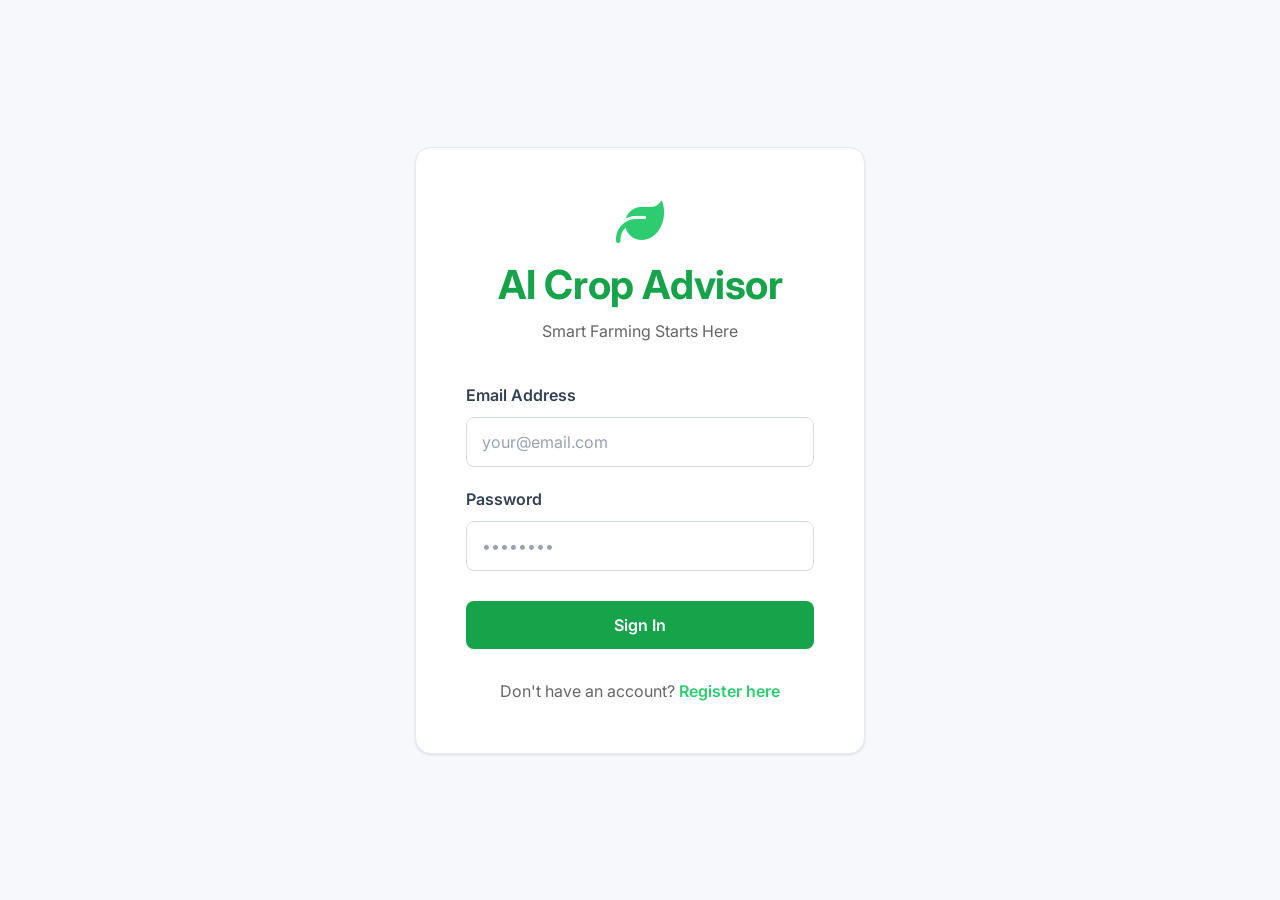
==== AI_Crop_Analysis/src/main/resources/static/dashboard.html @ 60a43ca4 "New AI crop analysis project." ====
<!DOCTYPE html>
<html lang="en">
<head>
    <meta charset="UTF-8">
    <meta name="viewport" content="width=device-width, initial-scale=1.0">
    <title>Dashboard - AI Crop Advisor</title>
    <link href="https://cdn.jsdelivr.net/npm/bootstrap@5.3.0/dist/css/bootstrap.min.css" rel="stylesheet">
    <link rel="stylesheet" href="https://cdnjs.cloudflare.com/ajax/libs/font-awesome/6.4.0/css/all.min.css">
    <link rel="stylesheet" href="css/theme.css">
    <style>
        :root {
            --primary: #2ecc71;
            --secondary: #3498db;
            --dark: #2c3e50;
            --light: #ecf0f1;
            --warning: #f39c12;
            --danger: #e74c3c;
        }

        body {
            background: #f5f7fa;
            font-family: 'Segoe UI', Tahoma, Geneva, Verdana, sans-serif;
        }

        .navbar-custom {
            background: white;
            box-shadow: 0 2px 10px rgba(0, 0, 0, 0.1);
        }

        .navbar-brand {
            font-weight: 700;
            color: var(--primary) !important;
            font-size: 1.5rem;
        }

        .sidebar {
            background: white;
            min-height: calc(100vh - 56px);
            box-shadow: 2px 0 10px rgba(0, 0, 0, 0.05);
            padding: 20px 0;
        }

        .sidebar .nav-link {
            color: #666;
            padding: 15px 25px;
            border-left: 3px solid transparent;
            transition: all 0.3s ease;
            display: flex;
            align-items: center;
            gap: 10px;
        }

        .sidebar .nav-link:hover {
            background: #f5f5f5;
            color: var(--primary);
            border-left-color: var(--primary);
        }

        .sidebar .nav-link.active {
            background: #f0f9f4;
            color: var(--primary);
            border-left-color: var(--primary);
            font-weight: 600;
        }

        .main-content {
            padding: 30px;
        }

        .page-header {
            margin-bottom: 30px;
        }

        .page-header h1 {
            color: var(--dark);
            font-weight: 700;
            margin-bottom: 10px;
        }

        .dashboard-grid {
            display: grid;
            grid-template-columns: repeat(auto-fit, minmax(250px, 1fr));
            gap: 20px;
            margin-bottom: 30px;
        }

        .stat-card {
            background: white;
            padding: 25px;
            border-radius: 15px;
            box-shadow: 0 2px 10px rgba(0, 0, 0, 0.05);
            transition: all 0.3s ease;
        }

        .stat-card:hover {
            transform: translateY(-5px);
            box-shadow: 0 10px 30px rgba(0, 0, 0, 0.1);
        }

        .stat-icon {
            font-size: 2.5rem;
            margin-bottom: 15px;
            color: var(--primary);
        }

        .stat-card h3 {
            color: var(--dark);
            font-size: 2rem;
            font-weight: 700;
            margin: 10px 0;
        }

        .stat-card p {
            color: #999;
            margin: 0;
        }

        .action-card {
            background: white;
            padding: 30px;
            border-radius: 15px;
            box-shadow: 0 2px 10px rgba(0, 0, 0, 0.05);
            text-align: center;
            transition: all 0.3s ease;
            cursor: pointer;
        }

        .action-card:hover {
            transform: translateY(-5px);
            box-shadow: 0 10px 30px rgba(0, 0, 0, 0.1);
        }

        .action-card i {
            font-size: 3rem;
            color: var(--primary);
            margin-bottom: 15px;
        }

        .action-card h4 {
            color: var(--dark);
            margin-bottom: 10px;
        }

        .action-card p {
            color: #999;
            margin-bottom: 15px;
        }

        .btn-primary-custom {
            background: linear-gradient(135deg, var(--primary) 0%, #27ae60 100%);
            border: none;
            color: white;
            padding: 10px 20px;
            border-radius: 8px;
            font-weight: 600;
            transition: all 0.3s ease;
            text-decoration: none;
            display: inline-block;
        }

        .btn-primary-custom:hover {
            transform: translateY(-2px);
            box-shadow: 0 5px 15px rgba(46, 204, 113, 0.3);
            color: white;
        }

        .alert-container {
            background: white;
            padding: 20px;
            border-radius: 15px;
            margin-bottom: 20px;
            box-shadow: 0 2px 10px rgba(0, 0, 0, 0.05);
        }

        .alert-item {
            padding: 15px;
            border-left: 4px solid var(--warning);
            background: #fffbf0;
            border-radius: 5px;
            margin-bottom: 10px;
            display: flex;
            justify-content: space-between;
            align-items: center;
        }

        .alert-item.critical {
            border-left-color: var(--danger);
            background: #fef5f5;
        }

        .alert-item i {
            margin-right: 10px;
        }
    </style>
</head>
<body>
    <!-- Navigation -->
    <nav class="navbar navbar-expand-lg navbar-light navbar-custom sticky-top">
        <div class="container-fluid">
            <a class="navbar-brand" href="dashboard.html">
                <i class="fas fa-leaf"></i> AI Crop Advisor
            </a>
            <button class="navbar-toggler" type="button" data-bs-toggle="collapse" data-bs-target="#navbarNav">
                <span class="navbar-toggler-icon"></span>
            </button>
            <div class="collapse navbar-collapse" id="navbarNav">
                <ul class="navbar-nav ms-auto">
                    <li class="nav-item">
                        <a class="nav-link" href="#" id="userNameBtn">
                            <i class="fas fa-user-circle"></i> <span id="userName">User</span>
                        </a>
                    </li>
                    <li class="nav-item">
                        <a class="nav-link" href="#" id="logoutBtn">
                            <i class="fas fa-sign-out-alt"></i> Logout
                        </a>
                    </li>
                </ul>
            </div>
        </div>
    </nav>

    <div class="container-fluid">
        <div class="row">
            <!-- Sidebar -->
            <nav class="col-md-3 col-lg-2 sidebar">
                <ul class="nav flex-column">
                    <li class="nav-item">
                        <a class="nav-link active" href="dashboard.html">
                            <i class="fas fa-home"></i> Dashboard
                        </a>
                    </li>
                    <li class="nav-item">
                        <a class="nav-link" href="soil-analysis.html">
                            <i class="fas fa-image"></i> Soil Analysis
                        </a>
                    </li>
                    <li class="nav-item">
                        <a class="nav-link" href="crop-recommendation.html">
                            <i class="fas fa-seedling"></i> Recommendations
                        </a>
                    </li>
                    <li class="nav-item">
                        <a class="nav-link" href="crop-planting.html">
                            <i class="fas fa-leaf"></i> My Plantings
                        </a>
                    </li>
                    <li class="nav-item">
                        <a class="nav-link" href="yield-prediction.html">
                            <i class="fas fa-chart-line"></i> Yield Predictions
                        </a>
                    </li>
                    <li class="nav-item">
                        <a class="nav-link" href="alerts.html">
                            <i class="fas fa-bell"></i> Alerts
                        </a>
                    </li>
                </ul>
            </nav>

            <!-- Main Content -->
            <main class="col-md-9 col-lg-10 main-content">
                <div class="page-header">
                    <h1>Welcome Back!</h1>
                    <p class="text-muted">Manage your crops and get AI-powered recommendations</p>
                </div>

                <!-- Stats -->
                <div class="dashboard-grid">
                    <div class="stat-card">
                        <i class="fas fa-seedling stat-icon"></i>
                        <h3 id="activePlantings">0</h3>
                        <p>Active Plantings</p>
                    </div>
                    <div class="stat-card">
                        <i class="fas fa-bell stat-icon"></i>
                        <h3 id="unreadAlerts">0</h3>
                        <p>Unread Alerts</p>
                    </div>
                    <div class="stat-card">
                        <i class="fas fa-image stat-icon"></i>
                        <h3 id="soilAnalyses">0</h3>
                        <p>Soil Analyses</p>
                    </div>
                    <div class="stat-card">
                        <i class="fas fa-checkmark-circle stat-icon"></i>
                        <h3 id="harvestedCrops">0</h3>
                        <p>Harvested Crops</p>
                    </div>
                </div>

                <!-- Quick Actions -->
                <div class="page-header" style="margin-top: 40px;">
                    <h2>Quick Actions</h2>
                </div>

                <div class="dashboard-grid">
                    <a href="soil-analysis.html" class="action-card text-decoration-none" style="color: inherit;">
                        <i class="fas fa-image"></i>
                        <h4>Upload Soil Image</h4>
                        <p>Analyze your soil for crop suitability</p>
                        <span class="btn-primary-custom">Get Started</span>
                    </a>

                    <a href="crop-recommendation.html" class="action-card text-decoration-none" style="color: inherit;">
                        <i class="fas fa-lightbulb"></i>
                        <h4>Get Recommendations</h4>
                        <p>Receive personalized crop suggestions</p>
                        <span class="btn-primary-custom">Explore</span>
                    </a>

                    <a href="crop-planting.html" class="action-card text-decoration-none" style="color: inherit;">
                        <i class="fas fa-calendar"></i>
                        <h4>Record Planting</h4>
                        <p>Track when you plant your crops</p>
                        <span class="btn-primary-custom">Add</span>
                    </a>

                    <a href="alerts.html" class="action-card text-decoration-none" style="color: inherit;">
                        <i class="fas fa-exclamation-circle"></i>
                        <h4>View Alerts</h4>
                        <p>Check weather and health alerts</p>
                        <span class="btn-primary-custom">Check</span>
                    </a>
                </div>

                <!-- Recent Alerts -->
                <div class="page-header" style="margin-top: 40px;">
                    <h2>Recent Alerts</h2>
                </div>

                <div class="alert-container" id="recentAlertsContainer">
                    <p class="text-muted text-center">No alerts at the moment</p>
                </div>
            </main>
        </div>
    </div>

    <script src="https://cdn.jsdelivr.net/npm/bootstrap@5.3.0/dist/js/bootstrap.bundle.min.js"></script>
    <script>
        const API_URL = '/api';
        const token = localStorage.getItem('token');
        const user = JSON.parse(localStorage.getItem('user'));

        if (!token) {
            window.location.href = 'login.html';
        }

        // Display user name
        if (user) {
            document.getElementById('userName').textContent = user.fullName;
        }

        // Logout
        document.getElementById('logoutBtn').addEventListener('click', (e) => {
            e.preventDefault();
            localStorage.removeItem('token');
            localStorage.removeItem('user');
            window.location.href = 'login.html';
        });

        // Load dashboard data
        async function loadDashboardData() {
            try {
                const headers = { 'Authorization': `Bearer ${token}` };

                // Load plantings
                const plantingsRes = await fetch(`${API_URL}/plantings`, { headers });
                const plantingsData = await plantingsRes.json();
                if (plantingsData.success) {
                    const plantings = plantingsData.data;
                    document.getElementById('activePlantings').textContent =
                        plantings.filter(p => p.status === 'SOWN' || p.status === 'MONITORING').length;
                    document.getElementById('harvestedCrops').textContent =
                        plantings.filter(p => p.status === 'HARVESTED').length;
                }

                // Load soil analyses
                const soilRes = await fetch(`${API_URL}/soil/analyses`, { headers });
                const soilData = await soilRes.json();
                if (soilData.success) {
                    document.getElementById('soilAnalyses').textContent = soilData.data.length;
                }

                // Load alerts
                const alertsRes = await fetch(`${API_URL}/alerts`, { headers });
                const alertsData = await alertsRes.json();
                if (alertsData.success) {
                    const alerts = alertsData.data;
                    const unread = alerts.filter(a => !a.isRead).length;
                    document.getElementById('unreadAlerts').textContent = unread;

                    // Show recent alerts
                    const recentAlerts = alerts.slice(0, 3);
                    const alertContainer = document.getElementById('recentAlertsContainer');

                    if (recentAlerts.length === 0) {
                        alertContainer.innerHTML = '<p class="text-muted text-center">No alerts at the moment</p>';
                    } else {
                        alertContainer.innerHTML = recentAlerts.map(alert => `
                            <div class="alert-item ${alert.severity === 'CRITICAL' ? 'critical' : ''}">
                                <div>
                                    <i class="fas fa-exclamation-circle"></i>
                                    <strong>${alert.title}</strong>
                                    <p style="margin: 5px 0 0 0; color: #666;">${alert.message}</p>
                                </div>
                                <span style="white-space: nowrap; margin-left: 10px;">${new Date(alert.alertTime).toLocaleDateString()}</span>
                            </div>
                        `).join('');
                    }
                }
            } catch (error) {
                console.error('Error loading dashboard data:', error);
            }
        }

        loadDashboardData();
        // Refresh every 5 minutes
        setInterval(loadDashboardData, 5 * 60 * 1000);
    </script>
</body>
</html>
---- AI_Crop_Analysis/src/main/resources/static/css/theme.css ----
/* ============================================
   AI CROP ADVISOR — PROFESSIONAL LIGHT UI THEME
   Clean SaaS-style design: white surfaces, soft shadows,
   a single confident accent color, and restrained motion.

   NOTE: every rule below is scoped as "html body <selector>" (instead of
   just "<selector>") purely to win CSS specificity over each page's own
   inline <style> block (this file loads in <head> BEFORE those blocks,
   so without the extra specificity the page's later, equal-specificity
   rules would silently override this theme).
   ============================================ */

@import url('https://fonts.googleapis.com/css2?family=Inter:wght@400;500;600;700;800&display=swap');

:root {
    /* Surfaces */
    --bg-page: #f6f8fb;
    --bg-surface: #ffffff;
    --bg-surface-alt: #f1f5f9;
    --border-soft: #e5e9f0;
    --border-strong: #d7dde6;

    /* Brand */
    --brand-600: #16a34a;
    --brand-700: #0f8a3d;
    --brand-100: #e7f7ed;
    --brand-50: #f2fbf5;
    --accent-blue: #2563eb;
    --accent-blue-100: #eaf1ff;

    /* Semantic */
    --primary: #16a34a;
    --secondary: #2563eb;
    --dark: #101828;
    --success: #16a34a;
    --warning: #d97706;
    --danger: #dc2626;

    /* Text */
    --text-hi: #101828;
    --text-mid: #344054;
    --text-lo: #667085;
    --text-faint: #98a2b3;

    /* Effects */
    --shadow-xs: 0 1px 2px rgba(16, 24, 40, 0.05);
    --shadow-sm: 0 1px 3px rgba(16, 24, 40, 0.08), 0 1px 2px rgba(16, 24, 40, 0.04);
    --shadow-md: 0 4px 16px rgba(16, 24, 40, 0.08);
    --shadow-lg: 0 12px 32px rgba(16, 24, 40, 0.12);
    --radius-lg: 16px;
    --radius-md: 12px;
    --radius-sm: 8px;
    --ease: cubic-bezier(0.16, 1, 0.3, 1);
}

html body * { box-sizing: border-box; }

html { scroll-behavior: smooth; }

html body {
    background: var(--bg-page);
    color: var(--text-mid);
    font-family: 'Inter', 'Segoe UI', sans-serif;
    -webkit-font-smoothing: antialiased;
}

html body h1, html body h2, html body h3, html body h4, html body h5 {
    font-family: 'Inter', 'Segoe UI', sans-serif;
    color: var(--text-hi);
    font-weight: 700;
    letter-spacing: -0.01em;
}

html body .gradient-text {
    color: var(--brand-600);
}

html body a { color: var(--accent-blue); text-decoration: none; }

/* ============================================
   CARD SYSTEM
   ============================================ */
html body .glass-card,
html body .card,
html body .recommendation-card,
html body .prediction-card,
html body .analysis-card,
html body .dashboard-card,
html body .upload-card,
html body .login-container,
html body .register-container,
html body .stat-card,
html body .action-card,
html body .alert-container,
html body .date-box,
html body .hero-container,
html body .feature-card,
html body .form-card,
html body .planting-card,
html body .crop-card {
    background: var(--bg-surface) !important;
    border: 1px solid var(--border-soft) !important;
    border-radius: var(--radius-lg) !important;
    box-shadow: var(--shadow-sm) !important;
    color: var(--text-mid);
    position: relative;
    transition: transform 0.25s var(--ease), box-shadow 0.25s var(--ease), border-color 0.25s var(--ease);
}

html body .glass-card:hover,
html body .recommendation-card:hover,
html body .crop-card:hover,
html body .stat-card:hover,
html body .action-card:hover,
html body .dashboard-card:hover {
    transform: translateY(-3px);
    border-color: var(--border-strong) !important;
    box-shadow: var(--shadow-md) !important;
}

html body .card-header {
    background: transparent !important;
    border-bottom: 1px solid var(--border-soft) !important;
    color: var(--text-hi) !important;
    font-weight: 700;
}

html body .card-body { color: var(--text-mid); }

/* Accent cards: keep their semantic colored LEFT border, just clean up the rest */
html body .alert-item,
html body .sowing-window,
html body .risk-section,
html body .info-section {
    background: var(--bg-surface-alt) !important;
    border-top: 1px solid var(--border-soft) !important;
    border-right: 1px solid var(--border-soft) !important;
    border-bottom: 1px solid var(--border-soft) !important;
    border-radius: var(--radius-md) !important;
    color: var(--text-mid);
}

/* ============================================
   TYPOGRAPHY
   ============================================ */
html body p, html body span, html body div, html body li,
html body td, html body th, html body label { color: inherit; }

html body .text-muted { color: var(--text-faint) !important; }

/* ============================================
   BUTTONS
   ============================================ */
html body .btn-primary-custom,
html body .btn-login,
html body .btn-register,
html body .btn-upload,
html body .btn-action,
html body .btn-primary {
    background: var(--brand-600) !important;
    border: none !important;
    color: #ffffff !important;
    font-weight: 600 !important;
    border-radius: var(--radius-sm) !important;
    padding: 12px 24px;
    box-shadow: var(--shadow-xs);
    transition: transform 0.2s var(--ease), box-shadow 0.2s var(--ease), background 0.2s var(--ease);
}

html body .btn-primary-custom:hover,
html body .btn-login:hover,
html body .btn-register:hover,
html body .btn-upload:hover,
html body .btn-action:hover,
html body .btn-primary:hover {
    background: var(--brand-700) !important;
    transform: translateY(-2px);
    box-shadow: var(--shadow-md) !important;
    color: #ffffff !important;
}

html body .btn-secondary {
    background: #ffffff !important;
    border: 1.5px solid var(--brand-600) !important;
    color: var(--brand-600) !important;
    border-radius: 999px !important;
    font-weight: 600 !important;
    transition: all 0.2s var(--ease);
}

html body .btn-secondary:hover {
    background: var(--brand-50) !important;
    color: var(--brand-700) !important;
    transform: translateY(-2px);
}

html body .btn-outline-danger, html body .btn-danger {
    background: transparent !important;
    border: 1px solid rgba(220, 38, 38, 0.4) !important;
    color: var(--danger) !important;
    border-radius: var(--radius-sm) !important;
    transition: all 0.2s var(--ease);
}

html body .btn-outline-danger:hover, html body .btn-danger:hover {
    background: rgba(220, 38, 38, 0.08) !important;
}

/* ============================================
   FORM CONTROLS
   ============================================ */
html body .form-control, html body .form-select, html body textarea {
    background: #ffffff !important;
    border: 1.5px solid var(--border-strong) !important;
    color: var(--text-hi) !important;
    border-radius: var(--radius-sm) !important;
    transition: all 0.2s var(--ease);
}

html body .form-control::placeholder { color: var(--text-faint) !important; }

html body .form-control:focus, html body .form-select:focus {
    border-color: var(--brand-600) !important;
    box-shadow: 0 0 0 3px var(--brand-100) !important;
    color: var(--text-hi) !important;
}

html body .form-label { color: var(--text-mid) !important; font-weight: 600; }

/* ============================================
   NAVBAR / SIDEBAR
   ============================================ */
html body .navbar, html body .sidebar {
    background: #ffffff !important;
    border-bottom: 1px solid var(--border-soft) !important;
}

html body .sidebar { border-right: 1px solid var(--border-soft) !important; border-bottom: none !important; }

html body .navbar-brand {
    color: var(--brand-600) !important;
    font-weight: 800 !important;
}

html body .nav-link {
    color: var(--text-lo) !important;
    border-radius: var(--radius-sm);
    transition: all 0.2s var(--ease);
}

html body .nav-link:hover {
    color: var(--text-hi) !important;
    background: var(--bg-surface-alt) !important;
}

html body .nav-link.active {
    color: var(--brand-700) !important;
    background: var(--brand-50) !important;
    font-weight: 600;
}

/* ============================================
   METRIC / STAT BOXES
   ============================================ */
html body .metric-box, html body .stat-box {
    background: var(--bg-surface-alt) !important;
    border: 1px solid var(--border-soft) !important;
    border-radius: var(--radius-md) !important;
    transition: transform 0.2s var(--ease), border-color 0.2s var(--ease);
}

html body .metric-box:hover, html body .stat-box:hover {
    transform: translateY(-2px);
    border-color: var(--border-strong) !important;
}

html body .metric-value {
    color: var(--brand-700) !important;
    font-weight: 800;
}

/* ============================================
   CONFIDENCE / PROGRESS BARS
   ============================================ */
html body .confidence-bar, html body .progress {
    background: var(--bg-surface-alt) !important;
    border-radius: 999px !important;
    overflow: hidden;
    height: 22px;
}

html body .confidence-fill, html body .progress-bar {
    background: var(--brand-600) !important;
    display: flex;
    align-items: center;
    justify-content: flex-end;
    padding-right: 10px;
    color: #ffffff !important;
    font-weight: 700;
    font-size: 0.8rem;
    border-radius: 999px;
    transition: width 0.8s var(--ease);
}

/* ============================================
   ALERTS / BADGES
   ============================================ */
html body .alert {
    border-radius: var(--radius-sm) !important;
    border: 1px solid transparent !important;
}

html body .alert-danger, html body .alert-error {
    background: #fef2f2 !important;
    color: #b91c1c !important;
    border-color: #fecaca !important;
}

html body .alert-success {
    background: var(--brand-50) !important;
    color: var(--brand-700) !important;
    border-color: var(--brand-100) !important;
}

html body .alert-warning {
    background: #fffbeb !important;
    color: #b45309 !important;
    border-color: #fde68a !important;
}

html body .badge { border-radius: 999px; font-weight: 600; }

/* ============================================
   ANIMATIONS — restrained, professional
   ============================================ */
@keyframes fadeInUp {
    from { opacity: 0; transform: translateY(14px); }
    to   { opacity: 1; transform: translateY(0); }
}

@keyframes floatY {
    0%, 100% { transform: translateY(0); }
    50%      { transform: translateY(-5px); }
}

html body .animate-in {
    animation: fadeInUp 0.5s var(--ease) both;
}

html body .animate-in-1 { animation-delay: 0.05s; }
html body .animate-in-2 { animation-delay: 0.1s; }
html body .animate-in-3 { animation-delay: 0.15s; }
html body .animate-in-4 { animation-delay: 0.2s; }
html body .animate-in-5 { animation-delay: 0.25s; }
html body .animate-in-6 { animation-delay: 0.3s; }

html body .float-icon { animation: floatY 3s ease-in-out infinite; }

/* Automatic staggered entrance for card grids/lists — no JS required. */
html body .dashboard-grid > *,
html body #recommendationsContainer > *,
html body #predictionsContainer > *,
html body #recentAlertsContainer > *,
html body #alertsContainer > *,
html body #analysisResults > *,
html body #plantingsContainer > *,
html body .crop-card {
    animation: fadeInUp 0.45s var(--ease) both;
}

html body .dashboard-grid > *:nth-child(1),
html body #recommendationsContainer > *:nth-child(1),
html body #predictionsContainer > *:nth-child(1),
html body #recentAlertsContainer > *:nth-child(1),
html body #alertsContainer > *:nth-child(1),
html body #plantingsContainer > *:nth-child(1) { animation-delay: 0.03s; }

html body .dashboard-grid > *:nth-child(2),
html body #recommendationsContainer > *:nth-child(2),
html body #predictionsContainer > *:nth-child(2),
html body #recentAlertsContainer > *:nth-child(2),
html body #alertsContainer > *:nth-child(2),
html body #plantingsContainer > *:nth-child(2) { animation-delay: 0.08s; }

html body .dashboard-grid > *:nth-child(3),
html body #recommendationsContainer > *:nth-child(3),
html body #predictionsContainer > *:nth-child(3),
html body #recentAlertsContainer > *:nth-child(3),
html body #alertsContainer > *:nth-child(3),
html body #plantingsContainer > *:nth-child(3) { animation-delay: 0.13s; }

html body .dashboard-grid > *:nth-child(4),
html body #recommendationsContainer > *:nth-child(4),
html body #predictionsContainer > *:nth-child(4),
html body #recentAlertsContainer > *:nth-child(4),
html body #alertsContainer > *:nth-child(4),
html body #plantingsContainer > *:nth-child(4) { animation-delay: 0.18s; }

html body .dashboard-grid > *:nth-child(n+5),
html body #recommendationsContainer > *:nth-child(n+5),
html body #predictionsContainer > *:nth-child(n+5),
html body #alertsContainer > *:nth-child(n+5),
html body #plantingsContainer > *:nth-child(n+5) { animation-delay: 0.22s; }

html body .page-header h1,
html body main > h1:first-of-type {
    animation: fadeInUp 0.4s var(--ease) both;
}

/* Spinner */
html body .spinner-border, html body .fa-spinner { color: var(--brand-600) !important; }

/* Scrollbar */
::-webkit-scrollbar { width: 10px; height: 10px; }
::-webkit-scrollbar-track { background: var(--bg-surface-alt); }
::-webkit-scrollbar-thumb { background: var(--border-strong); border-radius: 999px; }
::-webkit-scrollbar-thumb:hover { background: var(--text-faint); }

/* Empty states */
html body .empty-state {
    text-align: center;
    padding: 60px 20px;
    color: var(--text-lo);
}

html body .empty-state i {
    font-size: 3rem;
    color: var(--border-strong);
    margin-bottom: 16px;
    display: inline-block;
}

/* Chart container polish */
html body .chart-container {
    background: transparent;
    border-radius: var(--radius-md);
    padding: 8px;
}

html body table { color: var(--text-mid); }

/* ============================================
   CROP GRID SELECTOR (icons + popup modal)
   ============================================ */
html body .crop-grid {
    display: grid;
    grid-template-columns: repeat(auto-fill, minmax(130px, 1fr));
    gap: 14px;
    max-height: 60vh;
    overflow-y: auto;
    padding: 4px;
}

html body .crop-tile {
    background: var(--bg-surface-alt) !important;
    border: 1.5px solid var(--border-soft) !important;
    border-radius: var(--radius-md) !important;
    padding: 16px 10px;
    text-align: center;
    cursor: pointer;
    transition: transform 0.15s var(--ease), border-color 0.15s var(--ease), box-shadow 0.15s var(--ease);
}

html body .crop-tile:hover {
    transform: translateY(-3px);
    border-color: var(--brand-600) !important;
    box-shadow: var(--shadow-sm) !important;
}

html body .crop-tile.selected {
    border-color: var(--brand-600) !important;
    background: var(--brand-50) !important;
    box-shadow: 0 0 0 3px var(--brand-100) !important;
}

html body .crop-tile-icon {
    font-size: 2.2rem;
    display: block;
    margin-bottom: 8px;
}

html body .crop-tile-name {
    font-size: 0.85rem;
    font-weight: 600;
    color: var(--text-mid);
}

html body .crop-picker-trigger {
    display: flex;
    align-items: center;
    gap: 12px;
    background: #ffffff;
    border: 1.5px solid var(--border-strong);
    border-radius: var(--radius-sm);
    padding: 10px 14px;
    cursor: pointer;
    transition: border-color 0.2s var(--ease);
}

html body .crop-picker-trigger:hover { border-color: var(--brand-600); }

html body .crop-picker-trigger .placeholder { color: var(--text-faint); }

html body .crop-picker-icon { font-size: 1.6rem; }

html body .modal-content {
    border-radius: var(--radius-lg) !important;
    border: none !important;
}

html body .modal-header {
    border-bottom: 1px solid var(--border-soft) !important;
}

html body .modal-footer {
    border-top: 1px solid var(--border-soft) !important;
}
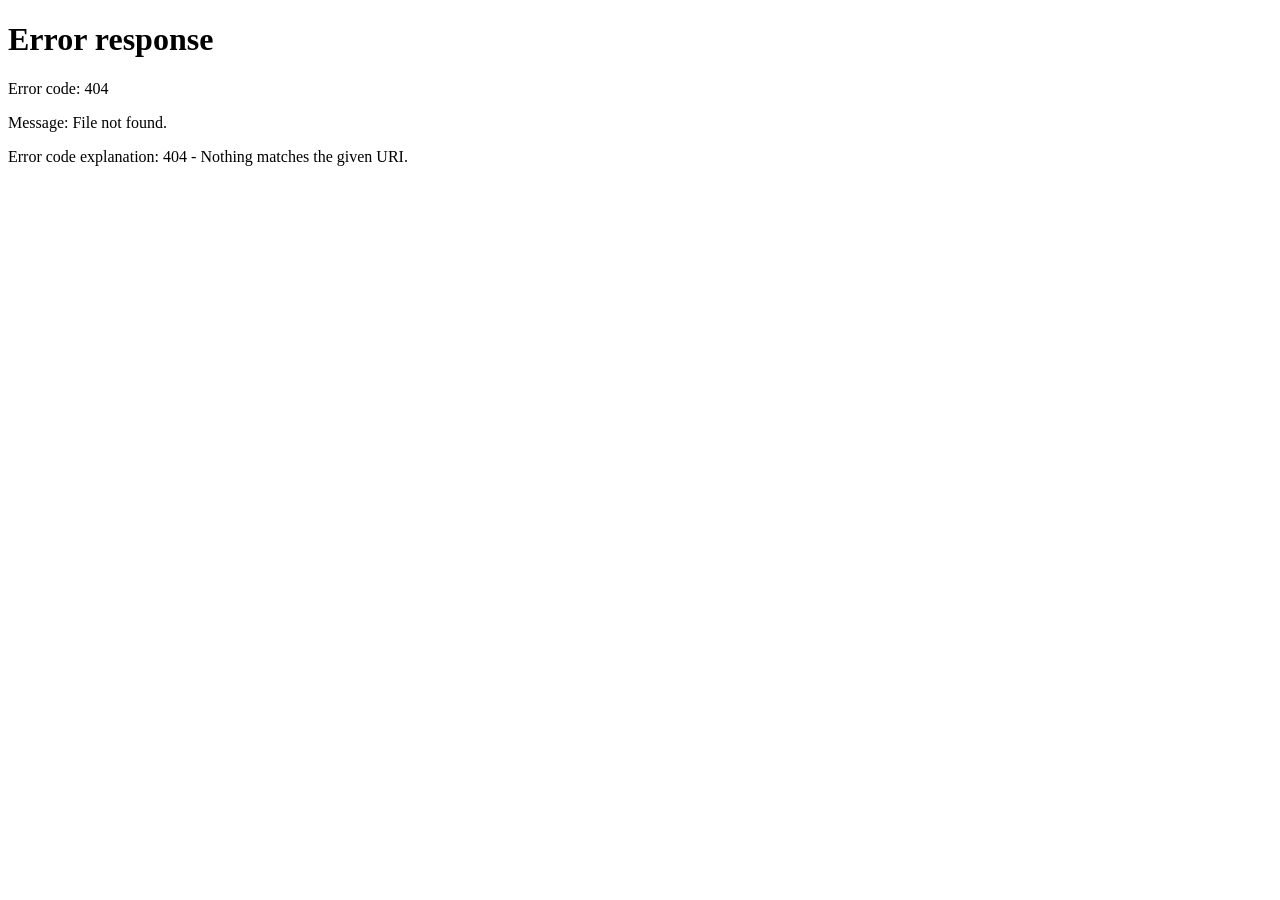
==== commit 5f593295: "Add enhanced login debugging and password verification guide - Added detailed logging to AuthControl" ====
--- a/AI_Crop_Analysis/src/main/resources/static/dashboard.html
+++ b/AI_Crop_Analysis/src/main/resources/static/dashboard.html
@@ -340,27 +340,81 @@
     <script>
         const API_URL = '/api';
         const token = localStorage.getItem('token');
-        const user = JSON.parse(localStorage.getItem('user'));
-
-        if (!token) {
-            window.location.href = 'login.html';
-        }
-
-        // Display user name
-        if (user) {
-            document.getElementById('userName').textContent = user.fullName;
-        }
-
-        // Logout
-        document.getElementById('logoutBtn').addEventListener('click', (e) => {
-            e.preventDefault();
+        let user = JSON.parse(localStorage.getItem('user'));
+        let authCheckDone = false;
+
+        // Check authentication on page load using JWT token
+        async function checkAuthentication() {
+            if (authCheckDone) return;
+            authCheckDone = true;
+
+            // If no token, redirect to login
+            if (!token) {
+                localStorage.removeItem('user');
+                localStorage.removeItem('userId');
+                window.location.href = '/api/login.html';
+                return;
+            }
+
+            try {
+                // Validate token by fetching current user
+                const response = await fetch(`${API_URL}/auth/current-user`, {
+                    headers: { 'Authorization': `Bearer ${token}` }
+                });
+
+                if (response.ok) {
+                    const data = await response.json();
+                    if (data.data) {
+                        // Update user data from server
+                        localStorage.setItem('user', JSON.stringify(data.data));
+                        localStorage.setItem('userId', data.data.id);
+                        user = data.data;
+                        initializeDashboard();
+                        return;
+                    }
+                }
+            } catch (error) {
+                console.debug('Auth check error:', error);
+            }
+
+            // Token invalid or expired, redirect to login
             localStorage.removeItem('token');
             localStorage.removeItem('user');
-            window.location.href = 'login.html';
+            localStorage.removeItem('userId');
+            window.location.href = '/api/login.html';
+        }
+
+        // Initialize dashboard after auth confirmed
+        function initializeDashboard() {
+            // Display user name
+            if (user) {
+                document.getElementById('userName').textContent = user.fullName;
+                loadDashboardData();
+            }
+        }
+
+        // Logout
+        document.getElementById('logoutBtn').addEventListener('click', async (e) => {
+            e.preventDefault();
+            try {
+                await fetch(`${API_URL}/auth/logout`, {
+                    method: 'POST',
+                    headers: { 'Authorization': `Bearer ${token}` },
+                    credentials: 'include'
+                });
+            } catch (error) {
+                console.error('Logout error:', error);
+            }
+            localStorage.removeItem('token');
+            localStorage.removeItem('user');
+            localStorage.removeItem('userId');
+            window.location.href = '/api/login.html';
         });
 
         // Load dashboard data
         async function loadDashboardData() {
+            if (!token) return;
+
             try {
                 const headers = { 'Authorization': `Bearer ${token}` };
 
@@ -414,8 +468,9 @@
             }
         }
 
-        loadDashboardData();
-        // Refresh every 5 minutes
+        // Check authentication and initialize
+        checkAuthentication();
+        // Refresh dashboard data every 5 minutes
         setInterval(loadDashboardData, 5 * 60 * 1000);
     </script>
 </body>
